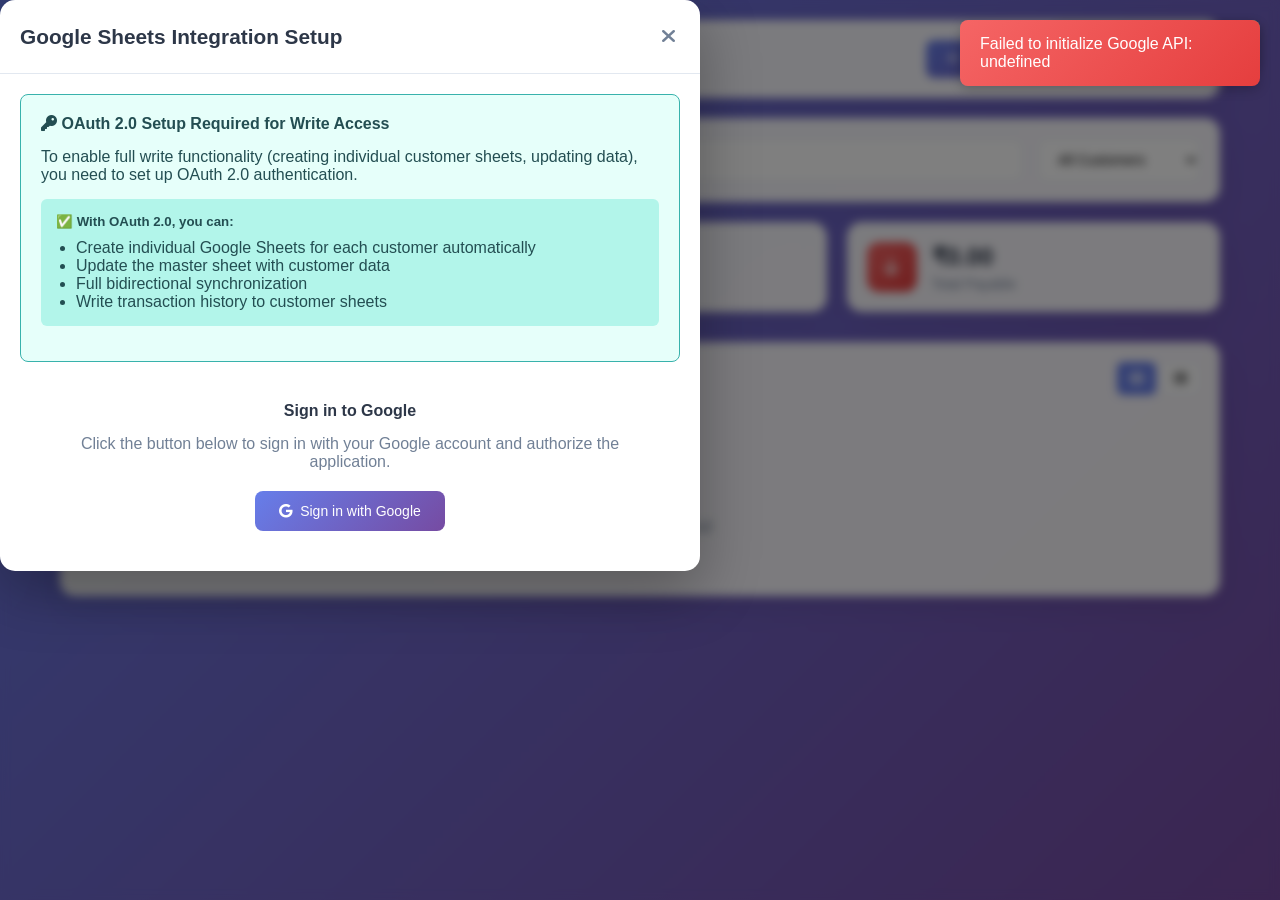
==== index.html @ b70f3381 "Initial commit: Customer Balance Manager with product return functionality - Complete modular JavaSc" ====
<!DOCTYPE html>
<html lang="en">
<head>
    <meta charset="UTF-8">
    <meta name="viewport" content="width=device-width, initial-scale=1.0">
    <title>Customer Balance Manager</title>
    <link rel="stylesheet" href="styles.css">
    <link href="https://cdnjs.cloudflare.com/ajax/libs/font-awesome/6.0.0/css/all.min.css" rel="stylesheet">
</head>
<body>
    <div class="container">
        <header class="header">
            <h1><i class="fas fa-wallet"></i> Customer Balance Manager</h1>
            <div class="header-actions">
                <button class="btn btn-primary" id="addCustomerBtn">
                    <i class="fas fa-plus"></i> Add Customer
                </button>
                <button class="btn btn-secondary" id="uploadToSheetsBtn" style="display: none;">
                    <i class="fas fa-cloud-upload-alt"></i> Upload to Sheets
                </button>
                <button class="btn btn-secondary" id="refreshBtn">
                    <i class="fas fa-sync-alt"></i> Refresh
                </button>
            </div>
        </header>

        <div class="search-section">
            <div class="search-container">
                <i class="fas fa-search search-icon"></i>
                <input type="text" id="searchInput" placeholder="Search customers..." class="search-input">
            </div>
            <div class="filter-container">
                <select id="filterSelect" class="filter-select">
                    <option value="all">All Customers</option>
                    <option value="positive">Positive Balance</option>
                    <option value="negative">Negative Balance</option>
                    <option value="zero">Zero Balance</option>
                </select>
            </div>
        </div>

        <div class="stats-section">
            <div class="stat-card">
                <div class="stat-icon positive">
                    <i class="fas fa-users"></i>
                </div>
                <div class="stat-info">
                    <h3 id="totalCustomers">0</h3>
                    <p>Total Customers</p>
                </div>
            </div>
            <div class="stat-card">
                <div class="stat-icon positive">
                    <i class="fas fa-arrow-up"></i>
                </div>
                <div class="stat-info">
                    <h3 id="totalPositive">₹0</h3>
                    <p>Total Receivable</p>
                </div>
            </div>
            <div class="stat-card">
                <div class="stat-icon negative">
                    <i class="fas fa-arrow-down"></i>
                </div>
                <div class="stat-info">
                    <h3 id="totalNegative">₹0</h3>
                    <p>Total Payable</p>
                </div>
            </div>
        </div>

        <div class="customers-section">
            <div class="section-header">
                <h2>Customer List</h2>
                <div class="view-toggle">
                    <button class="view-btn active" data-view="card">
                        <i class="fas fa-th-large"></i>
                    </button>
                    <button class="view-btn" data-view="table">
                        <i class="fas fa-list"></i>
                    </button>
                </div>
            </div>

            <div id="customersContainer" class="customers-container card-view">
                <!-- Customer cards will be dynamically inserted here -->
            </div>

            <div id="loadingSpinner" class="loading-spinner" style="display: none;">
                <i class="fas fa-spinner fa-spin"></i>
                <p>Loading customers...</p>
            </div>

            <div id="noResults" class="no-results" style="display: none;">
                <i class="fas fa-search"></i>
                <p>No customers found</p>
            </div>
        </div>
    </div>

    <!-- Add/Edit Customer Modal -->
    <div id="customerModal" class="modal">
        <div class="modal-content">
            <div class="modal-header">
                <h3 id="modalTitle">Add New Customer</h3>
                <button class="close-btn" id="closeModal">
                    <i class="fas fa-times"></i>
                </button>
            </div>
            <form id="customerForm">
                <div class="form-group">
                    <label for="customerName">Customer Name *</label>
                    <input type="text" id="customerName" name="customerName" required 
                           minlength="2" maxlength="50" 
                           pattern="[a-zA-Z\s\-'\.]{2,50}"
                           title="Name must be 2-50 characters and contain only letters, spaces, hyphens, apostrophes, and periods">
                </div>
                <div class="form-group">
                    <label for="customerPhone">Phone Number</label>
                    <input type="tel" id="customerPhone" name="customerPhone"
                           minlength="10" maxlength="15"
                           pattern="[\d\s\-\+\(\)]{10,15}"
                           title="Phone number must be 10-15 digits and can include spaces, hyphens, plus signs, and parentheses (optional)">
                </div>
                <div class="form-group">
                    <label for="customerBalance">Initial Balance</label>
                    <input type="number" id="customerBalance" name="customerBalance" 
                           step="0.01" value="0" min="-1000000" max="1000000"
                           title="Balance must be between -₹10,00,000 and ₹10,00,000">
                </div>
                <div class="form-group">
                    <label for="customerNotes">Notes</label>
                    <textarea id="customerNotes" name="customerNotes" rows="3" maxlength="500"
                              title="Notes must not exceed 500 characters"></textarea>
                </div>
                <div class="form-actions">
                    <button type="button" class="btn btn-secondary" id="cancelBtn">Cancel</button>
                    <button type="submit" class="btn btn-primary">Save Customer</button>
                </div>
            </form>
        </div>
    </div>

    <!-- Balance Update Modal -->
    <div id="balanceModal" class="modal">
        <div class="modal-content">
            <div class="modal-header">
                <h3 id="balanceModalTitle">Update Balance</h3>
                <button class="close-btn" id="closeBalanceModal">
                    <i class="fas fa-times"></i>
                </button>
            </div>
            <div class="balance-info">
                <p>Customer: <span id="balanceCustomerName"></span></p>
                <p>Current Balance: <span id="currentBalance"></span></p>
            </div>
            <form id="balanceForm">
                <div class="form-group">
                    <label for="transactionType">Transaction Type</label>
                    <select id="transactionType" name="transactionType" required>
                        <option value="add">Add Money (New Purchase/Service)</option>
                        <option value="subtract">Subtract Money (Payment Received)</option>
                        <option value="return">Return Product (Refund to Customer)</option>
                    </select>
                </div>
                <div class="form-group">
                    <label for="transactionAmount">Amount *</label>
                    <input type="number" id="transactionAmount" name="transactionAmount" 
                           step="0.01" min="0.01" max="1000000" required
                           title="Amount must be between ₹0.01 and ₹10,00,000">
                </div>
                <div class="form-group">
                    <label for="transactionNote">Transaction Note</label>
                    <input type="text" id="transactionNote" name="transactionNote" 
                           maxlength="200" placeholder="e.g., Payment for invoice #123"
                           title="Transaction note must not exceed 200 characters">
                </div>
                <div class="form-actions">
                    <button type="button" class="btn btn-secondary" id="cancelBalanceBtn">Cancel</button>
                    <button type="submit" class="btn btn-primary">Update Balance</button>
                </div>
            </form>
        </div>
    </div>

    <!-- Google Sheets OAuth Setup Modal -->
    <div id="googleSheetsModal" class="modal">
        <div class="modal-content" style="max-width: 700px;">
            <div class="modal-header">
                <h3>Google Sheets Integration Setup</h3>
                <button class="close-btn" onclick="document.getElementById('googleSheetsModal').style.display='none'">
                    <i class="fas fa-times"></i>
                </button>
            </div>
            <div style="padding: 20px;">
                <div class="oauth-info" style="background: #e6fffa; border: 1px solid #38b2ac; border-radius: 8px; padding: 20px; margin-bottom: 20px;">
                    <h4 style="color: #234e52; margin-bottom: 15px;"><i class="fas fa-key"></i> OAuth 2.0 Setup Required for Write Access</h4>
                    <p style="color: #234e52; margin-bottom: 15px;">
                        To enable full write functionality (creating individual customer sheets, updating data), you need to set up OAuth 2.0 authentication.
                    </p>
                    <div style="background: #b2f5ea; padding: 15px; border-radius: 6px; margin-bottom: 15px;">
                        <h5 style="color: #234e52; margin: 0 0 10px 0;">✅ With OAuth 2.0, you can:</h5>
                        <ul style="color: #234e52; margin: 0; padding-left: 20px;">
                            <li>Create individual Google Sheets for each customer automatically</li>
                            <li>Update the master sheet with customer data</li>
                            <li>Full bidirectional synchronization</li>
                            <li>Write transaction history to customer sheets</li>
                        </ul>
                    </div>
                </div>

                <div id="oauthSetup" style="display: none;">
                    <div style="background: #fff3cd; border: 1px solid #fbbf24; border-radius: 8px; padding: 20px; margin-bottom: 20px;">
                        <h4 style="color: #92400e; margin-bottom: 15px;">📋 Setup Instructions</h4>
                        <ol style="color: #92400e; margin-left: 20px; line-height: 1.6;">
                            <li>Go to <a href="https://console.developers.google.com" target="_blank">Google Cloud Console</a></li>
                            <li>Create a new project or select existing one</li>
                            <li>Enable Google Sheets API and Google Drive API</li>
                            <li>Go to "Credentials" → "Create Credentials" → "OAuth 2.0 Client IDs"</li>
                            <li>Set Application type to "Web application"</li>
                            <li>Add your domain to "Authorized JavaScript origins" (e.g., http://localhost:8000)</li>
                            <li>Copy the Client ID and paste it below</li>
                        </ol>
                    </div>

                    <form id="googleSheetsForm">
                        <div class="form-group">
                            <label for="clientId">OAuth 2.0 Client ID *</label>
                            <input type="text" id="clientId" required placeholder="Your Google OAuth Client ID">
                            <small style="color: #718096;">Get this from Google Cloud Console → Credentials</small>
                        </div>
                        <div class="form-group">
                            <label for="apiKey">Google Sheets API Key *</label>
                            <input type="text" id="apiKey" required placeholder="Your Google Sheets API Key" value="AIzaSyBUNDxeULUWer3oa1iSPi_ieEyHBbHLHwg">
                            <small style="color: #718096;">Your API key (pre-filled)</small>
                        </div>
                        <div class="form-group">
                            <label for="spreadsheetId">Master Google Sheet ID *</label>
                            <input type="text" id="spreadsheetId" required placeholder="Paste the Sheet ID from the URL here" value="1uUnQJBjHnDdMBKM7hnoyN9ivWXLa5WjL6_4-whP0feg">
                            <small style="color: #718096;">Found in the Google Sheets URL between /d/ and /edit (pre-filled)</small>
                        </div>
                        <div class="form-actions">
                            <button type="button" class="btn btn-secondary" onclick="document.getElementById('googleSheetsModal').style.display='none'">Cancel</button>
                            <button type="button" class="btn btn-primary" onclick="setupGoogleSheets()">Setup OAuth & Enable Write Access</button>
                        </div>
                    </form>
                </div>

                <div id="signInSection" style="display: none; text-align: center; padding: 20px;">
                    <h4 style="color: #2d3748; margin-bottom: 15px;">Sign in to Google</h4>
                    <p style="color: #718096; margin-bottom: 20px;">Click the button below to sign in with your Google account and authorize the application.</p>
                    <button id="signInBtn" class="btn btn-primary" style="padding: 12px 24px;">
                        <i class="fab fa-google"></i> Sign in with Google
                    </button>
                </div>

                <div id="signedInSection" style="display: none; text-align: center; padding: 20px;">
                    <div style="background: #d4edda; border: 1px solid #c3e6cb; border-radius: 8px; padding: 20px;">
                        <h4 style="color: #155724; margin-bottom: 15px;"><i class="fas fa-check-circle"></i> Successfully Signed In!</h4>
                        <p style="color: #155724; margin-bottom: 15px;">You now have full write access to Google Sheets.</p>
                        <button class="btn btn-success" onclick="document.getElementById('googleSheetsModal').style.display='none'">
                            Continue to App
                        </button>
                    </div>
                </div>
            </div>
        </div>
    </div>

    <!-- Overlay -->
    <div id="overlay" class="overlay"></div>

    <script type="module" src="src/app.js"></script>
</body>
</html>
---- styles.css ----
/* Reset and Base Styles */
* {
    margin: 0;
    padding: 0;
    box-sizing: border-box;
}

body {
    font-family: 'Segoe UI', Tahoma, Geneva, Verdana, sans-serif;
    background: linear-gradient(135deg, #667eea 0%, #764ba2 100%);
    min-height: 100vh;
    color: #333;
}

.container {
    max-width: 1200px;
    margin: 0 auto;
    padding: 20px;
}

/* Header Styles */
.header {
    background: rgba(255, 255, 255, 0.95);
    backdrop-filter: blur(10px);
    border-radius: 15px;
    padding: 20px;
    margin-bottom: 20px;
    display: flex;
    justify-content: space-between;
    align-items: center;
    box-shadow: 0 8px 32px rgba(0, 0, 0, 0.1);
}

.header h1 {
    color: #4a5568;
    font-size: 1.8rem;
    font-weight: 600;
}

.header h1 i {
    color: #667eea;
    margin-right: 10px;
}

.header-actions {
    display: flex;
    gap: 10px;
}

/* Button Styles */
.btn {
    padding: 10px 20px;
    border: none;
    border-radius: 8px;
    cursor: pointer;
    font-size: 14px;
    font-weight: 500;
    transition: all 0.3s ease;
    display: inline-flex;
    align-items: center;
    gap: 8px;
    text-decoration: none;
}

.btn-primary {
    background: linear-gradient(135deg, #667eea 0%, #764ba2 100%);
    color: white;
}

.btn-primary:hover {
    transform: translateY(-2px);
    box-shadow: 0 4px 12px rgba(102, 126, 234, 0.4);
}

.btn-secondary {
    background: #f7fafc;
    color: #4a5568;
    border: 1px solid #e2e8f0;
}

.btn-secondary:hover {
    background: #edf2f7;
    transform: translateY(-1px);
}

/* Search Section */
.search-section {
    background: rgba(255, 255, 255, 0.95);
    backdrop-filter: blur(10px);
    border-radius: 15px;
    padding: 20px;
    margin-bottom: 20px;
    display: flex;
    gap: 15px;
    align-items: center;
    box-shadow: 0 8px 32px rgba(0, 0, 0, 0.1);
}

.search-container {
    flex: 1;
    position: relative;
}

.search-icon {
    position: absolute;
    left: 15px;
    top: 50%;
    transform: translateY(-50%);
    color: #a0aec0;
}

.search-input {
    width: 100%;
    padding: 12px 15px 12px 45px;
    border: 1px solid #e2e8f0;
    border-radius: 8px;
    font-size: 14px;
    transition: all 0.3s ease;
}

.search-input:focus {
    outline: none;
    border-color: #667eea;
    box-shadow: 0 0 0 3px rgba(102, 126, 234, 0.1);
}

.filter-select {
    padding: 12px 15px;
    border: 1px solid #e2e8f0;
    border-radius: 8px;
    font-size: 14px;
    background: white;
    cursor: pointer;
    min-width: 150px;
}

/* Stats Section */
.stats-section {
    display: grid;
    grid-template-columns: repeat(auto-fit, minmax(250px, 1fr));
    gap: 20px;
    margin-bottom: 30px;
}

.stat-card {
    background: rgba(255, 255, 255, 0.95);
    backdrop-filter: blur(10px);
    border-radius: 15px;
    padding: 20px;
    display: flex;
    align-items: center;
    gap: 15px;
    box-shadow: 0 8px 32px rgba(0, 0, 0, 0.1);
    transition: transform 0.3s ease;
}

.stat-card:hover {
    transform: translateY(-2px);
}

.stat-icon {
    width: 50px;
    height: 50px;
    border-radius: 12px;
    display: flex;
    align-items: center;
    justify-content: center;
    font-size: 20px;
    color: white;
}

.stat-icon.positive {
    background: linear-gradient(135deg, #48bb78 0%, #38a169 100%);
}

.stat-icon.negative {
    background: linear-gradient(135deg, #f56565 0%, #e53e3e 100%);
}

.stat-info h3 {
    font-size: 1.5rem;
    font-weight: 600;
    color: #2d3748;
    margin-bottom: 5px;
}

.stat-info p {
    color: #718096;
    font-size: 14px;
}

/* Customers Section */
.customers-section {
    background: rgba(255, 255, 255, 0.95);
    backdrop-filter: blur(10px);
    border-radius: 15px;
    padding: 20px;
    box-shadow: 0 8px 32px rgba(0, 0, 0, 0.1);
}

.section-header {
    display: flex;
    justify-content: space-between;
    align-items: center;
    margin-bottom: 20px;
}

.section-header h2 {
    color: #2d3748;
    font-size: 1.5rem;
    font-weight: 600;
}

.view-toggle {
    display: flex;
    gap: 5px;
}

.view-btn {
    padding: 8px 12px;
    border: 1px solid #e2e8f0;
    background: white;
    border-radius: 6px;
    cursor: pointer;
    transition: all 0.3s ease;
}

.view-btn.active {
    background: #667eea;
    color: white;
    border-color: #667eea;
}

/* Customer Cards */
.customers-container.card-view {
    display: grid;
    grid-template-columns: repeat(auto-fill, minmax(300px, 1fr));
    gap: 20px;
}

.customer-card {
    background: white;
    border-radius: 12px;
    padding: 20px;
    box-shadow: 0 4px 12px rgba(0, 0, 0, 0.1);
    transition: all 0.3s ease;
    border-left: 4px solid #667eea;
}

.customer-card:hover {
    transform: translateY(-2px);
    box-shadow: 0 8px 24px rgba(0, 0, 0, 0.15);
}

.customer-header {
    display: flex;
    justify-content: space-between;
    align-items: flex-start;
    margin-bottom: 15px;
}

.customer-info h3 {
    color: #2d3748;
    font-size: 1.2rem;
    font-weight: 600;
    margin-bottom: 5px;
}

.customer-contact {
    color: #718096;
    font-size: 14px;
}

.balance-display {
    font-size: 1.5rem;
    font-weight: 700;
    text-align: right;
}

.balance-positive {
    color: #38a169;
}

.balance-negative {
    color: #e53e3e;
}

.balance-zero {
    color: #718096;
}

.customer-actions {
    display: flex;
    gap: 10px;
    margin-top: 15px;
}

.btn-small {
    padding: 6px 12px;
    font-size: 12px;
    border-radius: 6px;
}

.btn-edit {
    background: #edf2f7;
    color: #4a5568;
    border: 1px solid #e2e8f0;
}

.btn-balance {
    background: linear-gradient(135deg, #667eea 0%, #764ba2 100%);
    color: white;
}

/* Table View */
.customers-container.table-view {
    overflow-x: auto;
}

.customers-table {
    width: 100%;
    border-collapse: collapse;
    background: white;
    border-radius: 8px;
    overflow: hidden;
}

.customers-table th,
.customers-table td {
    padding: 12px 15px;
    text-align: left;
    border-bottom: 1px solid #e2e8f0;
}

.customers-table th {
    background: #f7fafc;
    font-weight: 600;
    color: #4a5568;
}

.customers-table tr:hover {
    background: #f7fafc;
}

/* Modal Styles */
.modal {
    display: none;
    position: fixed;
    top: 0;
    left: 0;
    width: 100%;
    height: 100%;
    z-index: 1000;
}

.modal.active {
    display: flex;
    align-items: center;
    justify-content: center;
}

.modal-content {
    background: white;
    border-radius: 15px;
    padding: 0;
    max-width: 500px;
    width: 90%;
    max-height: 90vh;
    overflow-y: auto;
    box-shadow: 0 20px 60px rgba(0, 0, 0, 0.3);
    animation: modalSlideIn 0.3s ease;
}

@keyframes modalSlideIn {
    from {
        opacity: 0;
        transform: translateY(-50px);
    }
    to {
        opacity: 1;
        transform: translateY(0);
    }
}

.modal-header {
    padding: 20px;
    border-bottom: 1px solid #e2e8f0;
    display: flex;
    justify-content: space-between;
    align-items: center;
}

.modal-header h3 {
    color: #2d3748;
    font-size: 1.3rem;
    font-weight: 600;
}

.close-btn {
    background: none;
    border: none;
    font-size: 20px;
    cursor: pointer;
    color: #718096;
    padding: 5px;
    border-radius: 4px;
    transition: all 0.3s ease;
}

.close-btn:hover {
    background: #f7fafc;
    color: #2d3748;
}

.modal form {
    padding: 20px;
}

.form-group {
    margin-bottom: 20px;
}

.form-group label {
    display: block;
    margin-bottom: 5px;
    color: #4a5568;
    font-weight: 500;
}

.form-group input,
.form-group select,
.form-group textarea {
    width: 100%;
    padding: 10px 12px;
    border: 1px solid #e2e8f0;
    border-radius: 6px;
    font-size: 14px;
    transition: all 0.3s ease;
}

.form-group input:focus,
.form-group select:focus,
.form-group textarea:focus {
    outline: none;
    border-color: #667eea;
    box-shadow: 0 0 0 3px rgba(102, 126, 234, 0.1);
}

.form-actions {
    display: flex;
    gap: 10px;
    justify-content: flex-end;
    margin-top: 20px;
}

.balance-info {
    padding: 15px 20px;
    background: #f7fafc;
    border-bottom: 1px solid #e2e8f0;
}

.balance-info p {
    margin-bottom: 5px;
    color: #4a5568;
}

.balance-info span {
    font-weight: 600;
}

/* Overlay */
.overlay {
    position: fixed;
    top: 0;
    left: 0;
    width: 100%;
    height: 100%;
    background: rgba(0, 0, 0, 0.5);
    backdrop-filter: blur(5px);
    z-index: 999;
    display: none;
}

.overlay.active {
    display: block;
}

/* Loading and Empty States */
.loading-spinner,
.no-results {
    text-align: center;
    padding: 40px 20px;
    color: #718096;
}

.loading-spinner i {
    font-size: 2rem;
    margin-bottom: 10px;
    color: #667eea;
}

.no-results i {
    font-size: 3rem;
    margin-bottom: 15px;
    color: #cbd5e0;
}

/* Responsive Design */
@media (max-width: 768px) {
    .container {
        padding: 15px;
    }
    
    .header {
        flex-direction: column;
        gap: 15px;
        text-align: center;
    }
    
    .header-actions {
        width: 100%;
        justify-content: center;
    }
    
    .search-section {
        flex-direction: column;
        gap: 15px;
    }
    
    .filter-select {
        width: 100%;
    }
    
    .stats-section {
        grid-template-columns: 1fr;
    }
    
    .section-header {
        flex-direction: column;
        gap: 15px;
        align-items: flex-start;
    }
    
    .customers-container.card-view {
        grid-template-columns: 1fr;
    }
    
    .customer-header {
        flex-direction: column;
        gap: 10px;
    }
    
    .balance-display {
        text-align: left;
    }
    
    .customer-actions {
        flex-wrap: wrap;
    }
    
    .modal-content {
        width: 95%;
        margin: 10px;
    }
    
    .form-actions {
        flex-direction: column;
    }
    
    .btn {
        justify-content: center;
    }
}

@media (max-width: 480px) {
    .header h1 {
        font-size: 1.5rem;
    }
    
    .btn {
        padding: 8px 16px;
        font-size: 13px;
    }
    
    .stat-card {
        padding: 15px;
    }
    
    .customer-card {
        padding: 15px;
    }
    
    .customers-table {
        font-size: 14px;
    }
    
    .customers-table th,
    .customers-table td {
        padding: 8px 10px;
    }
}

/* Utility Classes */
.text-center {
    text-align: center;
}

.hidden {
    display: none !important;
}

.fade-in {
    animation: fadeIn 0.5s ease;
}

@keyframes fadeIn {
    from {
        opacity: 0;
    }
    to {
        opacity: 1;
    }
}

/* Custom Scrollbar */
::-webkit-scrollbar {
    width: 8px;
}

::-webkit-scrollbar-track {
    background: #f1f1f1;
    border-radius: 4px;
}

::-webkit-scrollbar-thumb {
    background: #c1c1c1;
    border-radius: 4px;
}

::-webkit-scrollbar-thumb:hover {
    background: #a8a8a8;
}
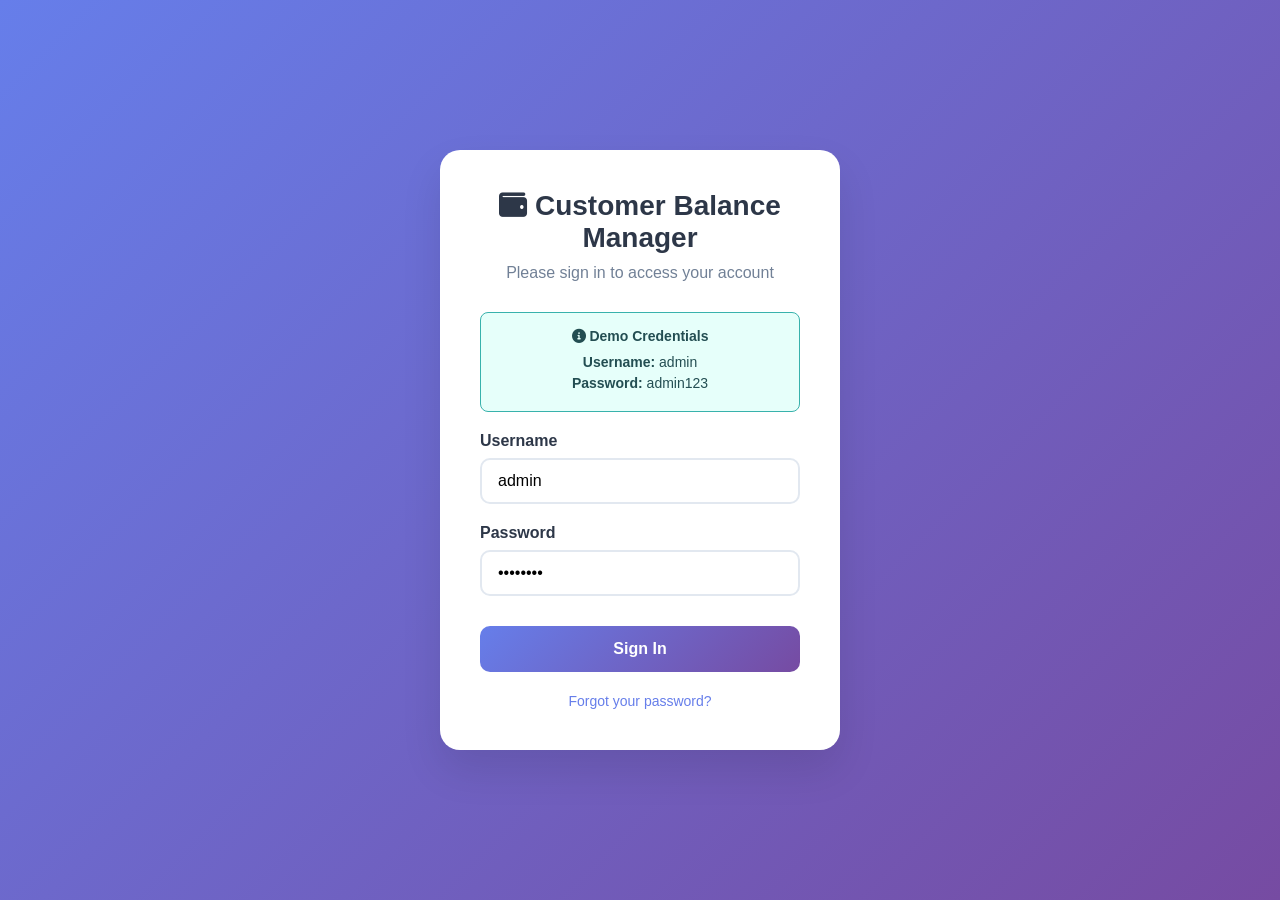
==== commit 931c902b: "Clean up project: Remove unnecessary development and testing files - Remove testing files: test-goog" ====
--- a/index.html
+++ b/index.html
@@ -12,6 +12,7 @@
         <header class="header">
             <h1><i class="fas fa-wallet"></i> Customer Balance Manager</h1>
             <div class="header-actions">
+                <span id="welcomeMessage" style="color: #718096; margin-right: 15px; font-size: 14px;"></span>
                 <button class="btn btn-primary" id="addCustomerBtn">
                     <i class="fas fa-plus"></i> Add Customer
                 </button>
@@ -20,6 +21,9 @@
                 </button>
                 <button class="btn btn-secondary" id="refreshBtn">
                     <i class="fas fa-sync-alt"></i> Refresh
+                </button>
+                <button class="btn btn-secondary" id="logoutBtn" style="background: #fed7d7; color: #c53030;">
+                    <i class="fas fa-sign-out-alt"></i> Logout
                 </button>
             </div>
         </header>
@@ -29,13 +33,244 @@
                 <i class="fas fa-search search-icon"></i>
                 <input type="text" id="searchInput" placeholder="Search customers..." class="search-input">
             </div>
+            
+            <!-- Simple Filter Dropdown -->
             <div class="filter-container">
-                <select id="filterSelect" class="filter-select">
+                <select id="quickFilterSelect" class="filter-select">
                     <option value="all">All Customers</option>
-                    <option value="positive">Positive Balance</option>
-                    <option value="negative">Negative Balance</option>
-                    <option value="zero">Zero Balance</option>
+                    <option value="positive">Receivable Balance</option>
+                    <option value="negative">Payable Balance</option>
+                    <option value="recent">Recently Updated</option>
                 </select>
+            </div>
+            
+            <!-- Advanced Filter Button -->
+            <div class="advanced-filter-toggle">
+                <button class="btn btn-secondary" id="advancedFilterBtn">
+                    <i class="fas fa-filter"></i>
+                    Advanced
+                    <span class="active-filters-badge" id="activeFiltersBadge" style="display: none;">0</span>
+                </button>
+            </div>
+        </div>
+
+        <!-- Filter Stats Row -->
+        <div class="filter-stats-section" style="background: rgba(255, 255, 255, 0.95); backdrop-filter: blur(10px); border-radius: 15px; padding: 15px; margin-bottom: 20px; box-shadow: 0 8px 32px rgba(0, 0, 0, 0.1);">
+            <div class="filter-stats">
+                <div class="stat-item">
+                    <span class="stat-label">All:</span>
+                    <span class="stat-value" id="allCount">0</span>
+                </div>
+                <div class="stat-item">
+                    <span class="stat-label">Receivable:</span>
+                    <span class="stat-value positive" id="positiveCount">0</span>
+                </div>
+                <div class="stat-item">
+                    <span class="stat-label">Payable:</span>
+                    <span class="stat-value negative" id="negativeCount">0</span>
+                </div>
+                <div class="stat-item">
+                    <span class="stat-label">Recent:</span>
+                    <span class="stat-value" id="recentCount">0</span>
+                </div>
+            </div>
+        </div>
+
+        <!-- Active Filters Display -->
+        <div class="active-filters-display" id="activeFiltersDisplay" style="display: none; background: rgba(255, 255, 255, 0.95); backdrop-filter: blur(10px); border-radius: 15px; padding: 15px; margin-bottom: 20px; box-shadow: 0 8px 32px rgba(0, 0, 0, 0.1);">
+            <div class="active-filters-content">
+                <div class="active-filters-label">Active Filters:</div>
+                <div class="active-filters-tags" id="activeFiltersTags"></div>
+                <button class="clear-all-active-btn" id="clearAllActiveBtn">
+                    <i class="fas fa-times"></i> Clear All
+                </button>
+            </div>
+        </div>
+
+        <!-- Advanced Filter Panel -->
+        <div class="advanced-filter-panel" id="advancedFilterPanel">
+            <div class="filter-panel-modal">
+                <div class="filter-panel-header">
+                    <h3><i class="fas fa-sliders-h"></i> Advanced Filters</h3>
+                    <div class="filter-panel-actions">
+                        <button class="btn-link" id="clearAllFiltersBtn">Clear All</button>
+                        <button class="close-panel-btn" id="closeFilterPanelBtn">
+                            <i class="fas fa-times"></i>
+                        </button>
+                    </div>
+                </div>
+
+                <div class="filter-panel-content">
+                    <!-- Balance Range Filter -->
+                    <div class="filter-group">
+                        <label class="filter-group-label">
+                            <i class="fas fa-rupee-sign"></i>
+                            Balance Range
+                        </label>
+                        <div class="range-inputs">
+                            <input type="number" id="minBalance" placeholder="Min Amount" class="range-input">
+                            <span class="range-separator">to</span>
+                            <input type="number" id="maxBalance" placeholder="Max Amount" class="range-input">
+                        </div>
+                    </div>
+
+                    <!-- Customer Categories -->
+                    <div class="filter-group">
+                        <label class="filter-group-label">
+                            <i class="fas fa-tags"></i>
+                            Customer Categories
+                        </label>
+                        <div class="checkbox-group">
+                            <label class="checkbox-item">
+                                <input type="checkbox" value="Contractor" data-filter="category">
+                                <span class="checkbox-custom"></span>
+                                <span>Contractors</span>
+                            </label>
+                            <label class="checkbox-item">
+                                <input type="checkbox" value="Engineer" data-filter="category">
+                                <span class="checkbox-custom"></span>
+                                <span>Engineers</span>
+                            </label>
+                            <label class="checkbox-item">
+                                <input type="checkbox" value="Other Party" data-filter="category">
+                                <span class="checkbox-custom"></span>
+                                <span>Other Party</span>
+                            </label>
+                        </div>
+                    </div>
+
+                    <!-- Last Activity Filter -->
+                    <div class="filter-group">
+                        <label class="filter-group-label">
+                            <i class="fas fa-calendar-alt"></i>
+                            Last Activity
+                        </label>
+                        <select id="activityFilter" class="filter-select">
+                            <option value="">Any time</option>
+                            <option value="today">Today</option>
+                            <option value="week">This Week</option>
+                            <option value="month">This Month</option>
+                            <option value="quarter">Last 3 Months</option>
+                            <option value="custom">Custom Date Range</option>
+                        </select>
+                        <div class="date-range-inputs" id="dateRangeInputs" style="display: none;">
+                            <input type="date" id="startDate" class="date-input">
+                            <span class="range-separator">to</span>
+                            <input type="date" id="endDate" class="date-input">
+                        </div>
+                    </div>
+
+                    <!-- Product Category Engagement -->
+                    <div class="filter-group">
+                        <label class="filter-group-label">
+                            <i class="fas fa-shopping-cart"></i>
+                            Product Category Engagement
+                        </label>
+                        <div class="checkbox-group">
+                            <label class="checkbox-item">
+                                <input type="checkbox" value="Steel" data-filter="product-category">
+                                <span class="checkbox-custom"></span>
+                                <span>Steel Products</span>
+                            </label>
+                            <label class="checkbox-item">
+                                <input type="checkbox" value="Cement" data-filter="product-category">
+                                <span class="checkbox-custom"></span>
+                                <span>Cement</span>
+                            </label>
+                            <label class="checkbox-item">
+                                <input type="checkbox" value="Plumbing" data-filter="product-category">
+                                <span class="checkbox-custom"></span>
+                                <span>Plumbing</span>
+                            </label>
+                            <label class="checkbox-item">
+                                <input type="checkbox" value="Electrical" data-filter="product-category">
+                                <span class="checkbox-custom"></span>
+                                <span>Electrical</span>
+                            </label>
+                            <label class="checkbox-item">
+                                <input type="checkbox" value="Sanitaryware" data-filter="product-category">
+                                <span class="checkbox-custom"></span>
+                                <span>Sanitaryware</span>
+                            </label>
+                            <label class="checkbox-item">
+                                <input type="checkbox" value="Emulsion & Paint" data-filter="product-category">
+                                <span class="checkbox-custom"></span>
+                                <span>Emulsion & Paint</span>
+                            </label>
+                            <label class="checkbox-item">
+                                <input type="checkbox" value="Powder Coatings" data-filter="product-category">
+                                <span class="checkbox-custom"></span>
+                                <span>Powder Coatings</span>
+                            </label>
+                            <label class="checkbox-item">
+                                <input type="checkbox" value="Carpentry" data-filter="product-category">
+                                <span class="checkbox-custom"></span>
+                                <span>Carpentry</span>
+                            </label>
+                            <label class="checkbox-item">
+                                <input type="checkbox" value="Metal Products" data-filter="product-category">
+                                <span class="checkbox-custom"></span>
+                                <span>Metal Products</span>
+                            </label>
+                            <label class="checkbox-item">
+                                <input type="checkbox" value="Others" data-filter="product-category">
+                                <span class="checkbox-custom"></span>
+                                <span>Others</span>
+                            </label>
+                        </div>
+                    </div>
+
+                    <!-- Balance Status -->
+                    <div class="filter-group">
+                        <label class="filter-group-label">
+                            <i class="fas fa-chart-line"></i>
+                            Balance Status
+                        </label>
+                        <div class="checkbox-group">
+                            <label class="checkbox-item">
+                                <input type="checkbox" value="high-receivable" data-filter="balance-status">
+                                <span class="checkbox-custom"></span>
+                                <span>High Receivable (>₹10,000)</span>
+                            </label>
+                            <label class="checkbox-item">
+                                <input type="checkbox" value="high-payable" data-filter="balance-status">
+                                <span class="checkbox-custom"></span>
+                                <span>High Payable (>₹10,000)</span>
+                            </label>
+                            <label class="checkbox-item">
+                                <input type="checkbox" value="settled" data-filter="balance-status">
+                                <span class="checkbox-custom"></span>
+                                <span>Settled (₹0)</span>
+                            </label>
+                        </div>
+                    </div>
+
+                    <!-- Sort Options -->
+                    <div class="filter-group">
+                        <label class="filter-group-label">
+                            <i class="fas fa-sort"></i>
+                            Sort By
+                        </label>
+                        <select id="sortFilter" class="filter-select">
+                            <option value="name-asc">Name (A-Z)</option>
+                            <option value="name-desc">Name (Z-A)</option>
+                            <option value="balance-desc">Balance (High to Low)</option>
+                            <option value="balance-asc">Balance (Low to High)</option>
+                            <option value="updated-desc">Recently Updated</option>
+                            <option value="updated-asc">Oldest Updated</option>
+                        </select>
+                    </div>
+                </div>
+
+                <div class="filter-panel-footer">
+                    <div class="results-preview">
+                        <span id="filterResultsCount">0 customers match your filters</span>
+                    </div>
+                    <div class="filter-panel-buttons">
+                        <button class="btn btn-secondary" id="resetFiltersBtn">Reset</button>
+                        <button class="btn btn-primary" id="applyAdvancedFiltersBtn">Apply Filters</button>
+                    </div>
+                </div>
             </div>
         </div>
 
@@ -123,6 +358,15 @@
                            title="Phone number must be 10-15 digits and can include spaces, hyphens, plus signs, and parentheses (optional)">
                 </div>
                 <div class="form-group">
+                    <label for="customerCategory">Customer Category *</label>
+                    <select id="customerCategory" name="customerCategory" required>
+                        <option value="">Select Category</option>
+                        <option value="Contractor">Contractor</option>
+                        <option value="Engineer">Engineer</option>
+                        <option value="Other Party">Other Party</option>
+                    </select>
+                </div>
+                <div class="form-group">
                     <label for="customerBalance">Initial Balance</label>
                     <input type="number" id="customerBalance" name="customerBalance" 
                            step="0.01" value="0" min="-1000000" max="1000000"
@@ -158,11 +402,43 @@
                 <div class="form-group">
                     <label for="transactionType">Transaction Type</label>
                     <select id="transactionType" name="transactionType" required>
-                        <option value="add">Add Money (New Purchase/Service)</option>
-                        <option value="subtract">Subtract Money (Payment Received)</option>
+                        <option value="subtract">Customer Payment (Reduces Balance)</option>
+                        <option value="add">New Sale (Increases Balance)</option>
                         <option value="return">Return Product (Refund to Customer)</option>
                     </select>
                 </div>
+
+                <div class="form-group" id="paymentMethodGroup" style="display: none;">
+                    <label for="paymentMethod">Payment Method:</label>
+                    <select id="paymentMethod" name="paymentMethod">
+                        <option value="">Select Payment Method</option>
+                        <option value="Cash">Cash</option>
+                        <option value="GPay">GPay</option>
+                        <option value="PhonePe">PhonePe</option>
+                        <option value="NEFT">NEFT</option>
+                        <option value="QR Code">QR Code</option>
+                        <option value="Cheque">Cheque</option>
+                        <option value="Other">Other</option>
+                    </select>
+                </div>
+
+                <div class="form-group" id="productCategoryGroup" style="display: none;">
+                    <label for="productCategory">Product Category:</label>
+                    <select id="productCategory" name="productCategory">
+                        <option value="">Select Category</option>
+                        <option value="Steel">Steel</option>
+                        <option value="Cement">Cement</option>
+                        <option value="Plumbing">Plumbing</option>
+                        <option value="Electrical">Electrical</option>
+                        <option value="Sanitaryware">Sanitaryware</option>
+                        <option value="Emulsion & Paint">Emulsion & Paint</option>
+                        <option value="Powder Coatings">Powder Coatings</option>
+                        <option value="Carpentry">Carpentry</option>
+                        <option value="Metal Products">Metal Products</option>
+                        <option value="Others">Others</option>
+                    </select>
+                </div>
+
                 <div class="form-group">
                     <label for="transactionAmount">Amount *</label>
                     <input type="number" id="transactionAmount" name="transactionAmount" 
@@ -170,10 +446,10 @@
                            title="Amount must be between ₹0.01 and ₹10,00,000">
                 </div>
                 <div class="form-group">
-                    <label for="transactionNote">Transaction Note</label>
-                    <input type="text" id="transactionNote" name="transactionNote" 
-                           maxlength="200" placeholder="e.g., Payment for invoice #123"
-                           title="Transaction note must not exceed 200 characters">
+                    <label for="transactionDescription">Transaction Description</label>
+                    <textarea id="transactionDescription" name="transactionDescription" 
+                           rows="3" maxlength="200" placeholder="Enter transaction details..."
+                           title="Transaction description must not exceed 200 characters"></textarea>
                 </div>
                 <div class="form-actions">
                     <button type="button" class="btn btn-secondary" id="cancelBalanceBtn">Cancel</button>
@@ -269,7 +545,49 @@
 
     <!-- Overlay -->
     <div id="overlay" class="overlay"></div>
-
+    
+    <!-- Sidebar Overlay -->
+    <div id="sidebarOverlay" class="sidebar-overlay"></div>
+
+    <script>
+        // Check if user is logged in before loading the application
+        if (sessionStorage.getItem('isLoggedIn') !== 'true') {
+            window.location.href = 'login.html';
+        }
+
+        // Google Sheets OAuth Setup Function
+        function setupGoogleSheets() {
+            const clientId = document.getElementById('clientId').value.trim();
+            const apiKey = document.getElementById('apiKey').value.trim();
+            const spreadsheetId = document.getElementById('spreadsheetId').value.trim();
+            
+            if (!clientId || !apiKey || !spreadsheetId) {
+                alert('Please fill in all required fields');
+                return;
+            }
+            
+            // Update the configuration
+            window.CONFIG = window.CONFIG || {};
+            window.CONFIG.OAUTH = {
+                CLIENT_ID: clientId,
+                API_KEY: apiKey,
+                SPREADSHEET_ID: spreadsheetId,
+                DISCOVERY_DOC: 'https://sheets.googleapis.com/$discovery/rest?version=v4',
+                SCOPES: 'https://www.googleapis.com/auth/spreadsheets https://www.googleapis.com/auth/drive.file https://www.googleapis.com/auth/drive'
+            };
+            
+            // Save to localStorage for persistence
+            localStorage.setItem('googleSheetsOAuthConfig', JSON.stringify({
+                clientId: clientId,
+                apiKey: apiKey,
+                spreadsheetId: spreadsheetId
+            }));
+            
+            // Reload the page to apply new configuration
+            alert('Configuration saved! The page will reload to apply the new settings.');
+            window.location.reload();
+        }
+    </script>
     <script type="module" src="src/app.js"></script>
 </body>
 </html>
--- a/styles.css
+++ b/styles.css
@@ -92,7 +92,7 @@
     margin-bottom: 20px;
     display: flex;
     gap: 15px;
-    align-items: center;
+    align-items: flex-start;
     box-shadow: 0 8px 32px rgba(0, 0, 0, 0.1);
 }
 
@@ -132,6 +132,524 @@
     background: white;
     cursor: pointer;
     min-width: 150px;
+}
+
+/* Filter Container */
+.filter-container {
+    flex-shrink: 0;
+}
+
+/* Advanced Filter Toggle */
+.advanced-filter-toggle {
+    flex-shrink: 0;
+}
+
+/* Filter Stats Section */
+.filter-stats {
+    display: flex;
+    gap: 20px;
+    align-items: center;
+    flex-wrap: wrap;
+}
+
+.stat-item {
+    display: flex;
+    align-items: center;
+    gap: 8px;
+}
+
+.stat-label {
+    color: #4a5568;
+    font-size: 14px;
+    font-weight: 500;
+}
+
+.stat-value {
+    color: #2d3748;
+    font-size: 16px;
+    font-weight: 600;
+    padding: 4px 8px;
+    background: #f7fafc;
+    border-radius: 6px;
+    min-width: 30px;
+    text-align: center;
+}
+
+.stat-value.positive {
+    background: #c6f6d5;
+    color: #2f855a;
+}
+
+.stat-value.negative {
+    background: #fed7d7;
+    color: #c53030;
+}
+
+/* Active Filters Display */
+.active-filters-content {
+    display: flex;
+    align-items: center;
+    gap: 15px;
+    flex-wrap: wrap;
+}
+
+.active-filters-badge {
+    position: absolute;
+    top: -8px;
+    right: -8px;
+    background: #f56565;
+    color: white;
+    border-radius: 50%;
+    width: 20px;
+    height: 20px;
+    display: flex;
+    align-items: center;
+    justify-content: center;
+    font-size: 11px;
+    font-weight: 600;
+}
+
+/* Advanced Filter Panel - Sidebar Style */
+.advanced-filter-panel {
+    position: fixed;
+    top: 0;
+    left: -450px;
+    width: 450px;
+    height: 100vh;
+    background: white;
+    z-index: 2000;
+    display: flex;
+    flex-direction: column;
+    box-shadow: 4px 0 20px rgba(0, 0, 0, 0.15);
+    transition: left 0.3s ease;
+    border-radius: 0 12px 12px 0;
+}
+
+.advanced-filter-panel.active {
+    left: 0;
+}
+
+.filter-panel-modal {
+    width: 100%;
+    height: 100%;
+    display: flex;
+    flex-direction: column;
+    background: white;
+    border-radius: 0 15px 15px 0;
+    overflow: hidden;
+}
+
+/* Sidebar Overlay */
+.sidebar-overlay {
+    position: fixed;
+    top: 0;
+    left: 0;
+    width: 100%;
+    height: 100%;
+    background: rgba(0, 0, 0, 0.5);
+    backdrop-filter: blur(3px);
+    z-index: 1999;
+    display: none;
+    opacity: 0;
+    transition: opacity 0.3s ease;
+}
+
+.sidebar-overlay.active {
+    display: block;
+    opacity: 1;
+}
+
+.filter-panel-header {
+    display: flex;
+    justify-content: space-between;
+    align-items: center;
+    padding: 20px 24px;
+    border-bottom: 1px solid #e2e8f0;
+    background: linear-gradient(135deg, #667eea 0%, #764ba2 100%);
+    color: white;
+    border-radius: 0 12px 0 0;
+    flex-shrink: 0;
+    min-height: 70px;
+}
+
+.filter-panel-header h3 {
+    margin: 0;
+    font-size: 16px;
+    font-weight: 600;
+}
+
+.filter-panel-header h3 i {
+    margin-right: 8px;
+}
+
+.filter-panel-actions {
+    display: flex;
+    align-items: center;
+    gap: 15px;
+}
+
+.btn-link {
+    background: none;
+    border: none;
+    color: rgba(255, 255, 255, 0.9);
+    cursor: pointer;
+    font-size: 13px;
+    text-decoration: underline;
+    transition: all 0.3s ease;
+}
+
+.btn-link:hover {
+    color: white;
+}
+
+.close-panel-btn {
+    background: rgba(255, 255, 255, 0.1);
+    border: none;
+    color: white;
+    cursor: pointer;
+    padding: 6px;
+    border-radius: 6px;
+    transition: all 0.3s ease;
+}
+
+.close-panel-btn:hover {
+    background: rgba(255, 255, 255, 0.2);
+}
+
+/* Filter Panel Content */
+.filter-panel-content {
+    padding: 20px 24px;
+    flex: 1;
+    overflow-y: auto;
+    display: flex;
+    flex-direction: column;
+    gap: 24px;
+    max-height: calc(100vh - 200px);
+}
+
+.filter-group {
+    display: flex;
+    flex-direction: column;
+    gap: 14px;
+    width: 100%;
+}
+
+.filter-group-label {
+    display: flex;
+    align-items: center;
+    gap: 12px;
+    font-weight: 600;
+    color: #2d3748;
+    font-size: 16px;
+    margin: 0 0 8px 0;
+    padding: 0;
+    line-height: 1.2;
+}
+
+.filter-group-label i {
+    color: #667eea;
+    width: 20px;
+    text-align: center;
+    flex-shrink: 0;
+    font-size: 16px;
+}
+
+/* Range Inputs */
+.range-inputs {
+    display: flex;
+    align-items: center;
+    gap: 16px;
+    width: 100%;
+    margin-top: 4px;
+}
+
+.range-input {
+    flex: 1;
+    padding: 14px 16px;
+    border: 1px solid #e2e8f0;
+    border-radius: 8px;
+    font-size: 14px;
+    transition: all 0.3s ease;
+    min-width: 0;
+    background: #fafafa;
+}
+
+.range-input:focus {
+    background: white;
+}
+
+.range-input:focus {
+    outline: none;
+    border-color: #667eea;
+    box-shadow: 0 0 0 3px rgba(102, 126, 234, 0.1);
+}
+
+.range-separator {
+    color: #718096;
+    font-weight: 600;
+    font-size: 14px;
+    flex-shrink: 0;
+    padding: 0 6px;
+    min-width: 30px;
+    text-align: center;
+}
+
+/* Date Range Inputs */
+.date-range-inputs {
+    display: flex;
+    align-items: center;
+    gap: 16px;
+    margin-top: 16px;
+    width: 100%;
+}
+
+.date-input {
+    flex: 1;
+    padding: 14px 16px;
+    border: 1px solid #e2e8f0;
+    border-radius: 8px;
+    font-size: 14px;
+    transition: all 0.3s ease;
+    min-width: 0;
+    background: #fafafa;
+}
+
+.date-input:focus {
+    background: white;
+}
+
+.date-input:focus {
+    outline: none;
+    border-color: #667eea;
+    box-shadow: 0 0 0 3px rgba(102, 126, 234, 0.1);
+}
+
+/* Checkbox Groups */
+.checkbox-group {
+    display: flex;
+    flex-direction: column;
+    gap: 8px;
+    width: 100%;
+    margin-top: 4px;
+}
+
+.checkbox-item {
+    display: flex;
+    align-items: center;
+    cursor: pointer;
+    padding: 12px 14px;
+    transition: all 0.3s ease;
+    border-radius: 8px;
+    margin: 0;
+    min-height: 44px;
+}
+
+.checkbox-item:hover {
+    background: #f7fafc;
+    transform: translateX(2px);
+}
+
+.checkbox-item input[type="checkbox"] {
+    display: none;
+}
+
+.checkbox-custom {
+    width: 22px;
+    height: 22px;
+    border: 2px solid #e2e8f0;
+    border-radius: 6px;
+    margin-right: 16px;
+    position: relative;
+    transition: all 0.3s ease;
+    flex-shrink: 0;
+    background: white;
+}
+
+.checkbox-item:hover .checkbox-custom {
+    border-color: #667eea;
+}
+
+.checkbox-item input:checked + .checkbox-custom {
+    background: #667eea;
+    border-color: #667eea;
+}
+
+.checkbox-custom::after {
+    content: '';
+    position: absolute;
+    left: 5px;
+    top: 2px;
+    width: 4px;
+    height: 8px;
+    border: solid white;
+    border-width: 0 2px 2px 0;
+    transform: rotate(45deg);
+    opacity: 0;
+    transition: opacity 0.3s ease;
+}
+
+.checkbox-item input:checked + .checkbox-custom::after {
+    opacity: 1;
+}
+
+.checkbox-item span:last-child {
+    color: #4a5568;
+    font-size: 15px;
+    font-weight: 500;
+    flex: 1;
+    line-height: 1.5;
+}
+
+.checkbox-item input:checked ~ span:last-child {
+    color: #2d3748;
+    font-weight: 600;
+}
+
+/* Filter Select */
+.filter-select {
+    width: 100%;
+    padding: 14px 16px;
+    border: 1px solid #e2e8f0;
+    border-radius: 8px;
+    font-size: 14px;
+    background: #fafafa;
+    cursor: pointer;
+    transition: all 0.3s ease;
+    appearance: none;
+    background-image: url("data:image/svg+xml,%3csvg xmlns='http://www.w3.org/2000/svg' fill='none' viewBox='0 0 20 20'%3e%3cpath stroke='%236b7280' stroke-linecap='round' stroke-linejoin='round' stroke-width='1.5' d='m6 8 4 4 4-4'/%3e%3c/svg%3e");
+    background-position: right 16px center;
+    background-repeat: no-repeat;
+    background-size: 16px;
+    padding-right: 48px;
+    margin-top: 4px;
+    min-height: 48px;
+}
+
+.filter-select:focus {
+    background: white;
+}
+
+.filter-select:focus {
+    outline: none;
+    border-color: #667eea;
+    box-shadow: 0 0 0 3px rgba(102, 126, 234, 0.1);
+}
+
+/* Filter Panel Footer */
+.filter-panel-footer {
+    padding: 20px 24px 24px 24px;
+    border-top: 1px solid #e2e8f0;
+    background: #f7fafc;
+    border-radius: 0 0 12px 0;
+    flex-shrink: 0;
+    min-height: 120px;
+}
+
+.results-preview {
+    margin-bottom: 20px;
+    text-align: center;
+    padding: 16px;
+    background: white;
+    border-radius: 8px;
+    border: 1px solid #e2e8f0;
+    box-shadow: 0 1px 3px rgba(0, 0, 0, 0.1);
+}
+
+.results-preview span {
+    color: #4a5568;
+    font-size: 15px;
+    font-weight: 600;
+}
+
+.filter-panel-buttons {
+    display: flex;
+    gap: 16px;
+    justify-content: center;
+}
+
+.filter-panel-buttons .btn {
+    flex: 1;
+    justify-content: center;
+    padding: 14px 24px;
+    font-weight: 600;
+    font-size: 15px;
+    min-height: 48px;
+}
+
+/* Active Filters Display */
+.active-filters-display {
+    display: flex;
+    align-items: center;
+    gap: 10px;
+    padding: 12px 16px;
+    background: #f7fafc;
+    border: 1px solid #e2e8f0;
+    border-radius: 8px;
+    flex-wrap: wrap;
+}
+
+.active-filters-label {
+    color: #4a5568;
+    font-size: 13px;
+    font-weight: 600;
+    white-space: nowrap;
+}
+
+.active-filters-tags {
+    display: flex;
+    flex-wrap: wrap;
+    gap: 6px;
+    flex: 1;
+}
+
+.filter-tag {
+    display: inline-flex;
+    align-items: center;
+    gap: 6px;
+    background: #667eea;
+    color: white;
+    padding: 4px 10px;
+    border-radius: 16px;
+    font-size: 12px;
+    font-weight: 500;
+}
+
+.filter-tag .remove-tag {
+    background: none;
+    border: none;
+    color: white;
+    cursor: pointer;
+    padding: 0;
+    font-size: 10px;
+    width: 14px;
+    height: 14px;
+    border-radius: 50%;
+    display: flex;
+    align-items: center;
+    justify-content: center;
+    transition: all 0.3s ease;
+}
+
+.filter-tag .remove-tag:hover {
+    background: rgba(255, 255, 255, 0.2);
+}
+
+.clear-all-active-btn {
+    background: #f56565;
+    color: white;
+    border: none;
+    padding: 6px 12px;
+    border-radius: 6px;
+    font-size: 12px;
+    font-weight: 500;
+    cursor: pointer;
+    transition: all 0.3s ease;
+    white-space: nowrap;
+}
+
+.clear-all-active-btn:hover {
+    background: #e53e3e;
+    transform: translateY(-1px);
 }
 
 /* Stats Section */
@@ -570,6 +1088,31 @@
     .btn {
         justify-content: center;
     }
+    
+    /* Sidebar responsive adjustments */
+    .advanced-filter-panel {
+        left: -100vw;
+        width: 100vw;
+        border-radius: 0;
+    }
+    
+    .filter-panel-modal {
+        border-radius: 0;
+    }
+    
+    .filter-panel-header {
+        border-radius: 0;
+        padding: 20px;
+    }
+    
+    .filter-panel-content {
+        padding: 20px;
+    }
+    
+    .filter-panel-footer {
+        border-radius: 0;
+        padding: 20px;
+    }
 }
 
 @media (max-width: 480px) {
@@ -598,6 +1141,49 @@
     .customers-table td {
         padding: 8px 10px;
     }
+    
+    /* Mobile sidebar adjustments */
+    .filter-panel-header {
+        padding: 16px;
+    }
+    
+    .filter-panel-header h3 {
+        font-size: 15px;
+    }
+    
+    .filter-panel-content {
+        padding: 16px;
+        gap: 16px;
+    }
+    
+    .filter-panel-footer {
+        padding: 16px;
+    }
+    
+    .filter-group-label {
+        font-size: 14px;
+    }
+    
+    .range-inputs {
+        gap: 8px;
+    }
+    
+    .date-range-inputs {
+        gap: 8px;
+    }
+    
+    .checkbox-item {
+        padding: 8px 10px;
+    }
+    
+    .filter-panel-buttons {
+        flex-direction: column;
+        gap: 10px;
+    }
+    
+    .filter-panel-buttons .btn {
+        padding: 12px 16px;
+    }
 }
 
 /* Utility Classes */
